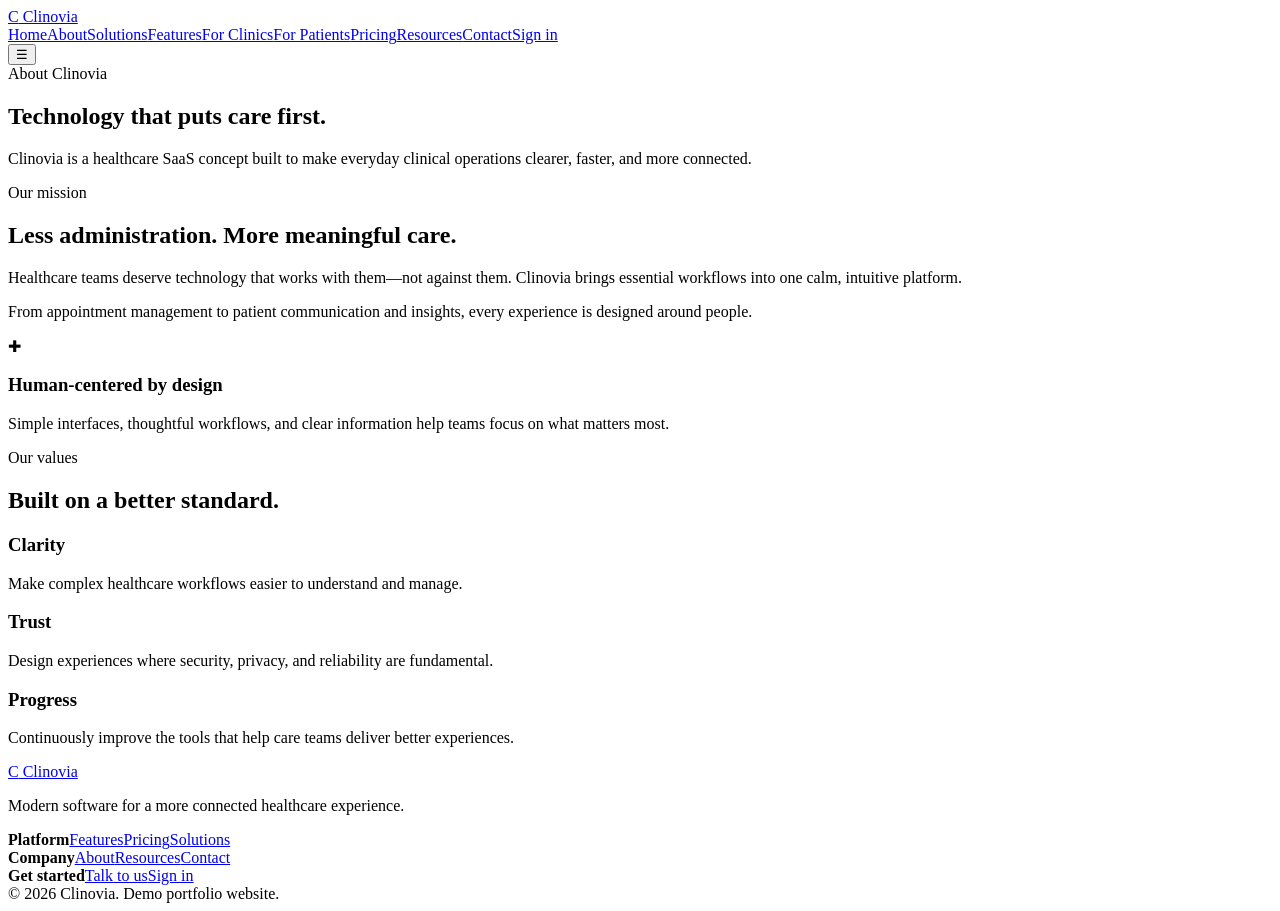
==== about.html @ 72dcfa97 "Add files via upload" ====
<!DOCTYPE html>
<html lang="en"><head><meta charset="UTF-8"><meta name="viewport" content="width=device-width, initial-scale=1.0"><meta name="description" content="Clinovia — modern healthcare SaaS platform."><title>Clinovia | About</title><link rel="stylesheet" href="css/style.css"></head>
<body><header><a class="logo" href="index.html"><span>C</span> Clinovia</a><nav class="desktop-nav"><a href="index.html">Home</a><a href="about.html">About</a><a href="solutions.html">Solutions</a><a href="features.html">Features</a><a href="clinics.html">For Clinics</a><a href="patients.html">For Patients</a><a href="pricing.html">Pricing</a><a href="resources.html">Resources</a><a href="contact.html">Contact</a><a class="login-link" href="login.html">Sign in</a></nav><button class="menu" aria-label="Menu" onclick="document.body.classList.toggle('nav-open')">☰</button></header><main><section class="page-hero"><span class="eyebrow">About Clinovia</span><h1>Technology that puts <span>care first.</span></h1><p>Clinovia is a healthcare SaaS concept built to make everyday clinical operations clearer, faster, and more connected.</p></section><section class="section split"><div><span class="eyebrow">Our mission</span><h2>Less administration. More meaningful care.</h2><p>Healthcare teams deserve technology that works with them—not against them. Clinovia brings essential workflows into one calm, intuitive platform.</p><p>From appointment management to patient communication and insights, every experience is designed around people.</p></div><div class="feature-panel"><div class="big-icon">✚</div><h3>Human-centered by design</h3><p>Simple interfaces, thoughtful workflows, and clear information help teams focus on what matters most.</p></div></section><section class="section light"><div class="section-head"><span class="eyebrow">Our values</span><h2>Built on a better standard.</h2></div><div class="cards three"><article><h3>Clarity</h3><p>Make complex healthcare workflows easier to understand and manage.</p></article><article><h3>Trust</h3><p>Design experiences where security, privacy, and reliability are fundamental.</p></article><article><h3>Progress</h3><p>Continuously improve the tools that help care teams deliver better experiences.</p></article></div></section></main><footer><div><a class="logo" href="index.html"><span>C</span> Clinovia</a><p>Modern software for a more connected healthcare experience.</p></div><div><b>Platform</b><a href="features.html">Features</a><a href="pricing.html">Pricing</a><a href="solutions.html">Solutions</a></div><div><b>Company</b><a href="about.html">About</a><a href="resources.html">Resources</a><a href="contact.html">Contact</a></div><div><b>Get started</b><a href="contact.html">Talk to us</a><a href="login.html">Sign in</a></div><div class="copyright">© 2026 Clinovia. Demo portfolio website.</div></footer><script src="js/script.js"></script></body></html>
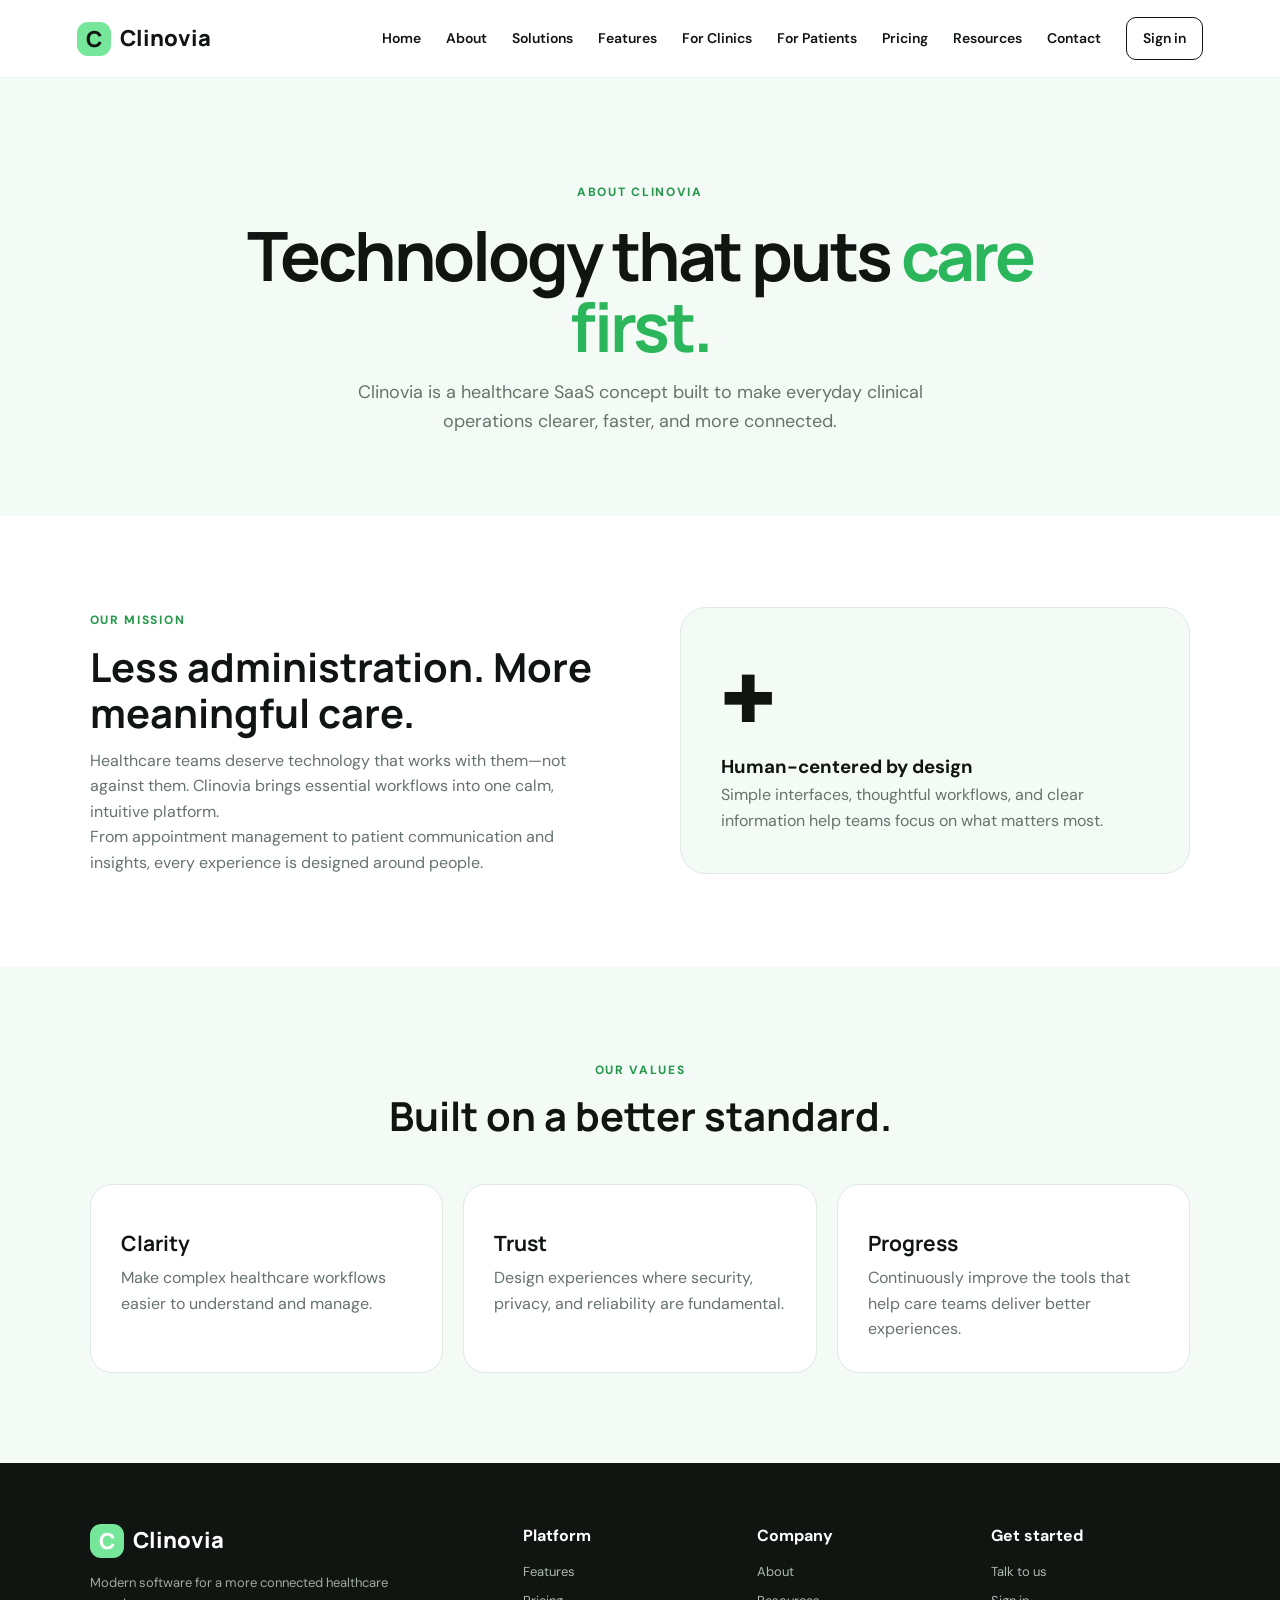
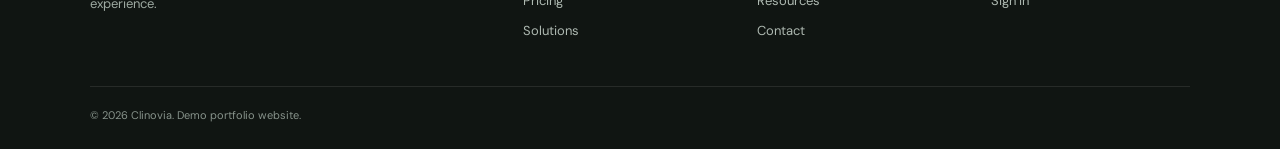
==== commit 4c53b521: "Update about.html" ====
--- a/about.html
+++ b/about.html
@@ -1,3 +1,3 @@
 <!DOCTYPE html>
-<html lang="en"><head><meta charset="UTF-8"><meta name="viewport" content="width=device-width, initial-scale=1.0"><meta name="description" content="Clinovia — modern healthcare SaaS platform."><title>Clinovia | About</title><link rel="stylesheet" href="css/style.css"></head>
-<body><header><a class="logo" href="index.html"><span>C</span> Clinovia</a><nav class="desktop-nav"><a href="index.html">Home</a><a href="about.html">About</a><a href="solutions.html">Solutions</a><a href="features.html">Features</a><a href="clinics.html">For Clinics</a><a href="patients.html">For Patients</a><a href="pricing.html">Pricing</a><a href="resources.html">Resources</a><a href="contact.html">Contact</a><a class="login-link" href="login.html">Sign in</a></nav><button class="menu" aria-label="Menu" onclick="document.body.classList.toggle('nav-open')">☰</button></header><main><section class="page-hero"><span class="eyebrow">About Clinovia</span><h1>Technology that puts <span>care first.</span></h1><p>Clinovia is a healthcare SaaS concept built to make everyday clinical operations clearer, faster, and more connected.</p></section><section class="section split"><div><span class="eyebrow">Our mission</span><h2>Less administration. More meaningful care.</h2><p>Healthcare teams deserve technology that works with them—not against them. Clinovia brings essential workflows into one calm, intuitive platform.</p><p>From appointment management to patient communication and insights, every experience is designed around people.</p></div><div class="feature-panel"><div class="big-icon">✚</div><h3>Human-centered by design</h3><p>Simple interfaces, thoughtful workflows, and clear information help teams focus on what matters most.</p></div></section><section class="section light"><div class="section-head"><span class="eyebrow">Our values</span><h2>Built on a better standard.</h2></div><div class="cards three"><article><h3>Clarity</h3><p>Make complex healthcare workflows easier to understand and manage.</p></article><article><h3>Trust</h3><p>Design experiences where security, privacy, and reliability are fundamental.</p></article><article><h3>Progress</h3><p>Continuously improve the tools that help care teams deliver better experiences.</p></article></div></section></main><footer><div><a class="logo" href="index.html"><span>C</span> Clinovia</a><p>Modern software for a more connected healthcare experience.</p></div><div><b>Platform</b><a href="features.html">Features</a><a href="pricing.html">Pricing</a><a href="solutions.html">Solutions</a></div><div><b>Company</b><a href="about.html">About</a><a href="resources.html">Resources</a><a href="contact.html">Contact</a></div><div><b>Get started</b><a href="contact.html">Talk to us</a><a href="login.html">Sign in</a></div><div class="copyright">© 2026 Clinovia. Demo portfolio website.</div></footer><script src="js/script.js"></script></body></html>+<html lang="en"><head><meta charset="UTF-8"><meta name="viewport" content="width=device-width, initial-scale=1.0"><meta name="description" content="Clinovia — modern healthcare SaaS platform."><title>Clinovia | About</title><link rel="stylesheet" href="style.css"></head>
+<body><header><a class="logo" href="index.html"><span>C</span> Clinovia</a><nav class="desktop-nav"><a href="index.html">Home</a><a href="about.html">About</a><a href="solutions.html">Solutions</a><a href="features.html">Features</a><a href="clinics.html">For Clinics</a><a href="patients.html">For Patients</a><a href="pricing.html">Pricing</a><a href="resources.html">Resources</a><a href="contact.html">Contact</a><a class="login-link" href="login.html">Sign in</a></nav><button class="menu" aria-label="Menu" onclick="document.body.classList.toggle('nav-open')">☰</button></header><main><section class="page-hero"><span class="eyebrow">About Clinovia</span><h1>Technology that puts <span>care first.</span></h1><p>Clinovia is a healthcare SaaS concept built to make everyday clinical operations clearer, faster, and more connected.</p></section><section class="section split"><div><span class="eyebrow">Our mission</span><h2>Less administration. More meaningful care.</h2><p>Healthcare teams deserve technology that works with them—not against them. Clinovia brings essential workflows into one calm, intuitive platform.</p><p>From appointment management to patient communication and insights, every experience is designed around people.</p></div><div class="feature-panel"><div class="big-icon">✚</div><h3>Human-centered by design</h3><p>Simple interfaces, thoughtful workflows, and clear information help teams focus on what matters most.</p></div></section><section class="section light"><div class="section-head"><span class="eyebrow">Our values</span><h2>Built on a better standard.</h2></div><div class="cards three"><article><h3>Clarity</h3><p>Make complex healthcare workflows easier to understand and manage.</p></article><article><h3>Trust</h3><p>Design experiences where security, privacy, and reliability are fundamental.</p></article><article><h3>Progress</h3><p>Continuously improve the tools that help care teams deliver better experiences.</p></article></div></section></main><footer><div><a class="logo" href="index.html"><span>C</span> Clinovia</a><p>Modern software for a more connected healthcare experience.</p></div><div><b>Platform</b><a href="features.html">Features</a><a href="pricing.html">Pricing</a><a href="solutions.html">Solutions</a></div><div><b>Company</b><a href="about.html">About</a><a href="resources.html">Resources</a><a href="contact.html">Contact</a></div><div><b>Get started</b><a href="contact.html">Talk to us</a><a href="login.html">Sign in</a></div><div class="copyright">© 2026 Clinovia. Demo portfolio website.</div></footer><script src="script.js"></script></body></html>
--- a/style.css
+++ b/style.css
@@ -0,0 +1,5 @@
+@import url('https://fonts.googleapis.com/css2?family=DM+Sans:wght@400;500;600;700&family=Manrope:wght@600;700;800&display=swap');
+:root{--green:#b7f7c8;--green2:#76e69a;--dark:#101512;--muted:#66736b;--light:#f4fbf6;--border:#dfe9e2;--white:#fff;--radius:22px}
+*{box-sizing:border-box;margin:0;padding:0}html{scroll-behavior:smooth}body{font-family:'DM Sans',sans-serif;color:var(--dark);background:var(--white);line-height:1.6}a{text-decoration:none;color:inherit}header{height:78px;display:flex;align-items:center;justify-content:space-between;padding:0 6%;border-bottom:1px solid #edf2ee;background:#fff;position:sticky;top:0;z-index:10}.logo{font-family:Manrope;font-size:22px;font-weight:800;display:flex;align-items:center;gap:9px}.logo span,.brand-mark{width:34px;height:34px;border-radius:11px;background:var(--green2);display:grid;place-items:center;font-family:Manrope}.desktop-nav{display:flex;align-items:center;gap:25px;font-size:14px;font-weight:600}.desktop-nav>a:not(.login-link):hover{color:#28a953}.login-link{border:1px solid var(--dark);padding:9px 16px;border-radius:10px}.menu{display:none;border:0;background:none;font-size:25px}.hero{min-height:650px;padding:90px 7%;display:grid;grid-template-columns:1.05fr .95fr;gap:60px;align-items:center;background:linear-gradient(135deg,#f7fff9,#fff)}.hero h1,.page-hero h1,.login-box h1{font-family:Manrope;font-size:clamp(45px,6vw,76px);line-height:1.05;letter-spacing:-3px;margin:18px 0}.hero h1 span,.page-hero h1 span{color:#2bb65b}.hero p,.page-hero p{font-size:18px;color:var(--muted);max-width:600px}.eyebrow{font-size:12px;text-transform:uppercase;letter-spacing:1.7px;font-weight:800;color:#26994d}.actions{display:flex;gap:12px;margin:30px 0}.btn{display:inline-flex;align-items:center;justify-content:center;padding:13px 20px;border-radius:12px;font-weight:700;border:1px solid transparent;cursor:pointer;font-family:inherit}.primary{background:var(--dark);color:#fff}.secondary{background:#fff;border-color:var(--border)}.dark{background:#fff;color:var(--dark)}.trust{display:flex;gap:20px;flex-wrap:wrap;font-size:12px;color:#607066}.dashboard-card{background:#fff;border:1px solid var(--border);border-radius:26px;padding:25px;box-shadow:0 25px 70px #174b2b16}.dash-top{display:flex;justify-content:space-between}.status{font-size:11px;color:#2ca957}.metric-grid{display:grid;grid-template-columns:1fr 1fr;gap:12px;margin:20px 0}.metric-grid div,.appointment{border:1px solid var(--border);padding:17px;border-radius:15px}.metric-grid small,.metric-grid em,.appointment small{display:block;color:#718077;font-size:11px}.metric-grid strong{font-size:28px;display:block}.metric-grid em{color:#299e51;font-style:normal}.chart{height:150px;display:flex;align-items:end;gap:10px;padding:10px 5px;border-bottom:1px solid var(--border)}.chart div{flex:1;background:var(--green2);border-radius:7px 7px 0 0}.appointment{margin-top:16px;display:flex;align-items:center;gap:12px}.avatar{background:var(--green);width:38px;height:38px;border-radius:50%;display:grid;place-items:center;font-size:11px;font-weight:bold}.appointment div{flex:1}.pill,.tag{background:#e9faed;color:#258c48;padding:5px 9px;border-radius:20px;font-size:10px;font-weight:700}.stats{display:grid;grid-template-columns:repeat(4,1fr);padding:40px 7%;background:var(--dark);color:#fff;gap:20px}.stats div{border-right:1px solid #ffffff1c;padding-left:20px}.stats strong{font:800 32px Manrope;display:block;color:var(--green2)}.stats span{font-size:13px;color:#b9c5bd}.section{padding:90px 7%}.section.light{background:var(--light)}.section-head{text-align:center;max-width:700px;margin:0 auto 45px}.section-head h2,.split h2{font:700 40px Manrope;line-height:1.15;margin:12px 0}.section-head p,.split p{color:var(--muted)}.cards{display:grid;gap:20px}.cards.three{grid-template-columns:repeat(3,1fr)}.cards.two{grid-template-columns:repeat(2,1fr)}.cards article,.large-card,.pricing article{border:1px solid var(--border);border-radius:var(--radius);padding:30px;background:#fff}.cards h3{font:700 21px Manrope;margin:14px 0 8px}.cards p,.large-card p,.pricing p{color:var(--muted)}.icon{width:46px;height:46px;border-radius:14px;background:var(--green);display:grid;place-items:center;font-size:21px}.cta{margin:40px 7% 90px;background:var(--green);border-radius:28px;padding:50px;display:flex;justify-content:space-between;align-items:center}.cta h2{font:700 35px Manrope;margin-top:8px}.page-hero{text-align:center;padding:100px 7% 80px;background:var(--light)}.page-hero h1{font-size:clamp(45px,6vw,68px);max-width:900px;margin:16px auto}.page-hero p{margin:auto}.split{display:grid;grid-template-columns:1fr 1fr;gap:80px;align-items:center}.feature-panel,.portal-card,.dashboard-mini{background:var(--light);border-radius:26px;padding:40px;border:1px solid var(--border)}.big-icon{font-size:65px}.large-card h2{font:700 25px Manrope;margin:15px 0 8px}.large-card a,.resource a{display:inline-block;margin-top:20px;font-weight:700}.feature-list{display:grid;grid-template-columns:repeat(2,1fr);gap:0 60px}.feature-list>div{padding:30px 0;border-bottom:1px solid var(--border)}.feature-list span{color:#2eaa59;font-weight:800}.feature-list h2{font:700 24px Manrope;margin:7px 0}.feature-list p{color:var(--muted)}.checks{list-style:none;margin-top:20px}.checks li{margin:13px 0}.checks li:before{content:'✓';display:inline-grid;place-items:center;background:var(--green);width:22px;height:22px;border-radius:50%;margin-right:10px;font-size:12px}.schedule{display:grid;grid-template-columns:70px 1fr;gap:3px 15px;padding:18px 0;border-bottom:1px solid var(--border)}.schedule span{grid-row:span 2;color:#2eaa59;font-size:13px}.schedule small{color:var(--muted)}.pricing{display:grid;grid-template-columns:repeat(3,1fr);gap:20px;align-items:stretch}.pricing article{position:relative}.pricing article.popular{border:2px solid #54d77d;transform:translateY(-10px)}.pricing label{position:absolute;right:20px;top:20px;background:var(--dark);color:#fff;border-radius:20px;padding:5px 9px;font-size:10px}.pricing strong{font:800 38px Manrope;display:block;margin:25px 0}.pricing strong small{font:400 12px DM Sans;color:var(--muted)}.pricing .btn{width:100%;margin-top:15px}.resource .tag{display:inline-block}.contact-grid{display:grid;grid-template-columns:.8fr 1.2fr;gap:80px}.contact-info{margin-top:35px}.contact-info div{margin:18px 0}.contact-info b,.contact-info span{display:block}.contact-info span{color:var(--muted)}.form{display:grid;gap:16px}.form label{font-size:13px;font-weight:700}.form input,.form textarea{display:block;width:100%;margin-top:7px;border:1px solid var(--border);border-radius:11px;padding:13px 14px;font:inherit;outline:none}.form input:focus,.form textarea:focus{border-color:#4bc870}.login-page{min-height:calc(100vh - 78px);display:grid;place-items:center;background:var(--light);padding:50px}.login-box{background:#fff;border:1px solid var(--border);border-radius:26px;padding:45px;width:min(440px,100%);box-shadow:0 20px 60px #174b2b10}.brand-mark{margin-bottom:25px}.login-box h1{font-size:35px;letter-spacing:-1.5px;margin:10px 0}.login-box p{color:var(--muted);margin-bottom:25px}.back{display:block;text-align:center;margin-top:22px;font-size:13px;color:var(--muted)}footer{background:var(--dark);color:#fff;padding:60px 7% 25px;display:grid;grid-template-columns:2fr 1fr 1fr 1fr;gap:35px;position:relative}footer p{color:#9eaaa2;max-width:300px;margin-top:15px;font-size:13px}footer b{display:block;margin-bottom:13px}footer>div>a:not(.logo){display:block;color:#aeb9b1;font-size:13px;margin:9px 0}.copyright{grid-column:1/-1;border-top:1px solid #ffffff18;padding-top:20px;color:#87938b;font-size:11px}
+@media(max-width:900px){.desktop-nav{display:none}.menu{display:block}.nav-open .desktop-nav{position:absolute;display:flex;flex-direction:column;top:78px;left:0;right:0;background:#fff;padding:25px;box-shadow:0 15px 30px #0001}.hero,.split,.contact-grid{grid-template-columns:1fr}.hero{padding-top:60px}.stats{grid-template-columns:1fr 1fr}.cards.three,.pricing{grid-template-columns:1fr}.cards.two,.feature-list{grid-template-columns:1fr}.pricing article.popular{transform:none}.cta{display:block}.cta .btn{margin-top:25px}footer{grid-template-columns:1fr 1fr}.copyright{grid-column:1/-1}}
+@media(max-width:550px){.hero h1,.page-hero h1{letter-spacing:-2px}.section,.hero{padding-left:5%;padding-right:5%}.stats{padding:30px 5%}.stats div{border:0;padding:0}.stats strong{font-size:25px}.stats span{font-size:11px}.cta{margin-left:5%;margin-right:5%;padding:30px}.cta h2{font-size:27px}footer{padding-left:5%;padding-right:5%;grid-template-columns:1fr 1fr}}
